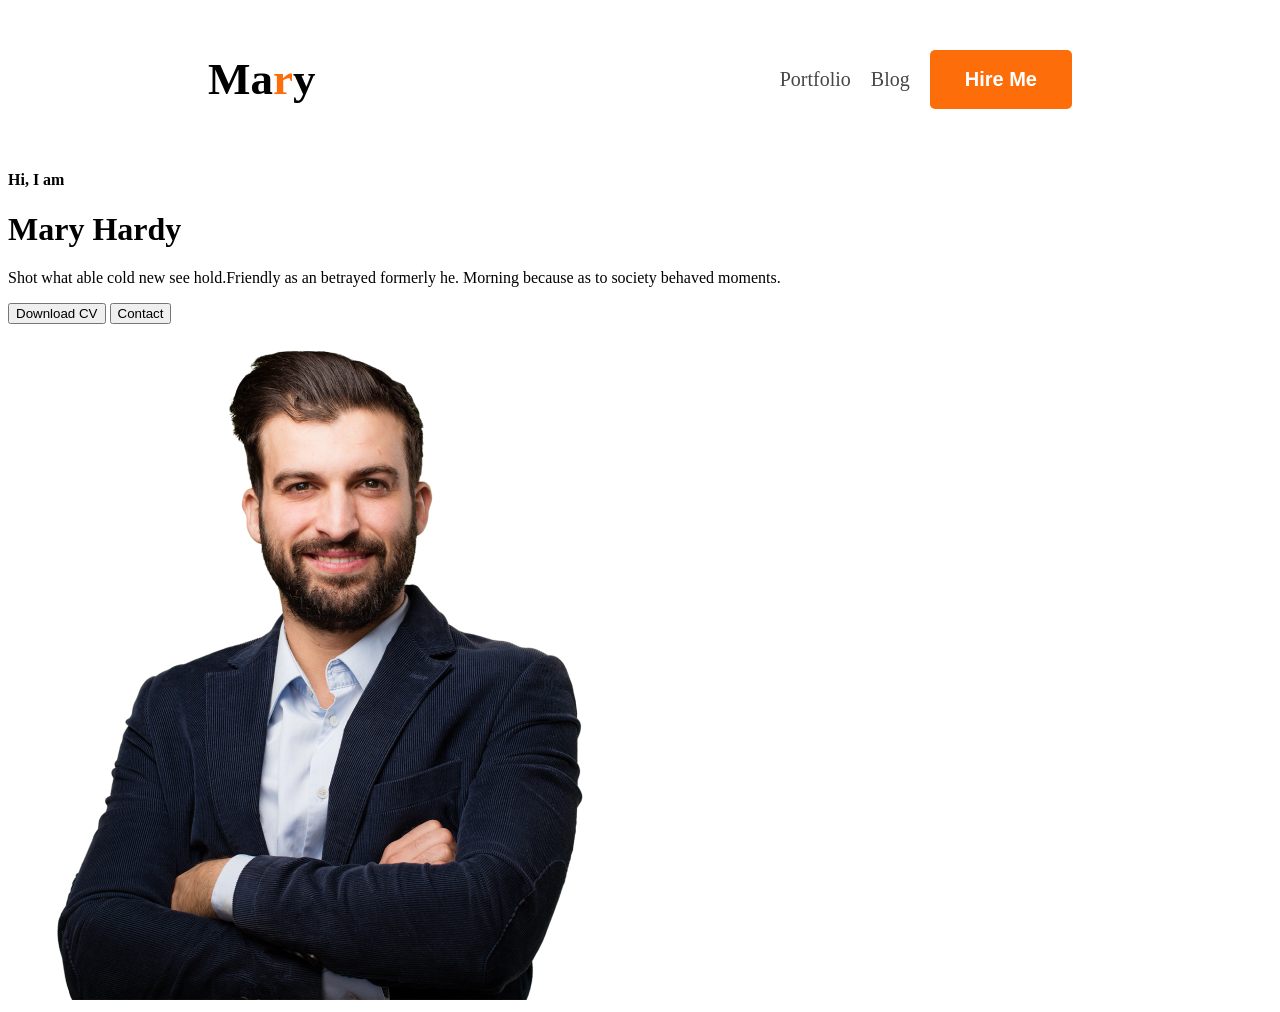
==== index.html @ 0f004807 "add some changes of header section" ====
<!DOCTYPE html>
<html lang="en">
<head>
    <meta charset="UTF-8">
    <meta name="viewport" content="width=device-width, initial-scale=1.0">
    <title>Document</title>
    <link rel="preconnect" href="https://fonts.googleapis.com">
<link rel="preconnect" href="https://fonts.gstatic.com" crossorigin>
<link href="https://fonts.googleapis.com/css2?family=Open+Sans:ital,wght@0,300..800;1,300..800&display=swap" rel="stylesheet">
    <link rel="stylesheet" href="index.css">
</head>
<body class="open-sans-normal">
    <header>
        <nav>
            <h3 class="nav-title">Ma<span class="text-primary">r</span>y</h3>

            <ul>
                <li><a class="dark-2" href="">Portfolio</a></li>
                <li><a  class="dark-2">Blog</a></li>
                <li><button class="btn-primary">Hire Me</button></li>
            </ul>
        </nav>

        <div class="banner">
            <div class="banner-content">
                <h4>Hi, I am</h4>
                <h1>Mary Hardy</h1>
                <p class="banner-description">Shot what able cold new see hold.Friendly as an betrayed formerly he. Morning because as to society behaved moments.</p>
                <button>Download CV</button>
                <button>Contact</button>
            </div>
            <img src="images/hardy.png"">
        </div>
    </header>


    <main>

    </main>


    <footer>

    </footer>
</body>
</html>
---- index.css ----
.open-sans-normal> {
  font-family: "Open Sans", sans-serif;
  font-optical-sizing: auto;
  font-style: normal;
  font-variation-settings:
    "wdth" 100;
}


/* Nav styles */
nav{
    display: flex;
    align-items: center;
    justify-content: space-between;
    margin: 0 200px;
}

.nav-title{
    font-weight: 800;
    font-size: 45px;
}

/* shared style  */
.text-primary{
    color: #FD6E0A;
}

nav ul li {
    list-style: none;
}

nav li a {
    text-decoration: none;
    font-size: 20px;
}

nav ul {
    display: flex;
    gap: 20px;
    align-items: center;
}

/* shared color dark-2 */
.dark-2{
    color: #474747;
}

/* shared button */
.btn-primary{
    background-color: #FD6E0A;
    font-size: 20px;
    font-weight: bold;
    color: white;
    padding: 18px 35px;
    border-radius: 5px;
    border: none;

}
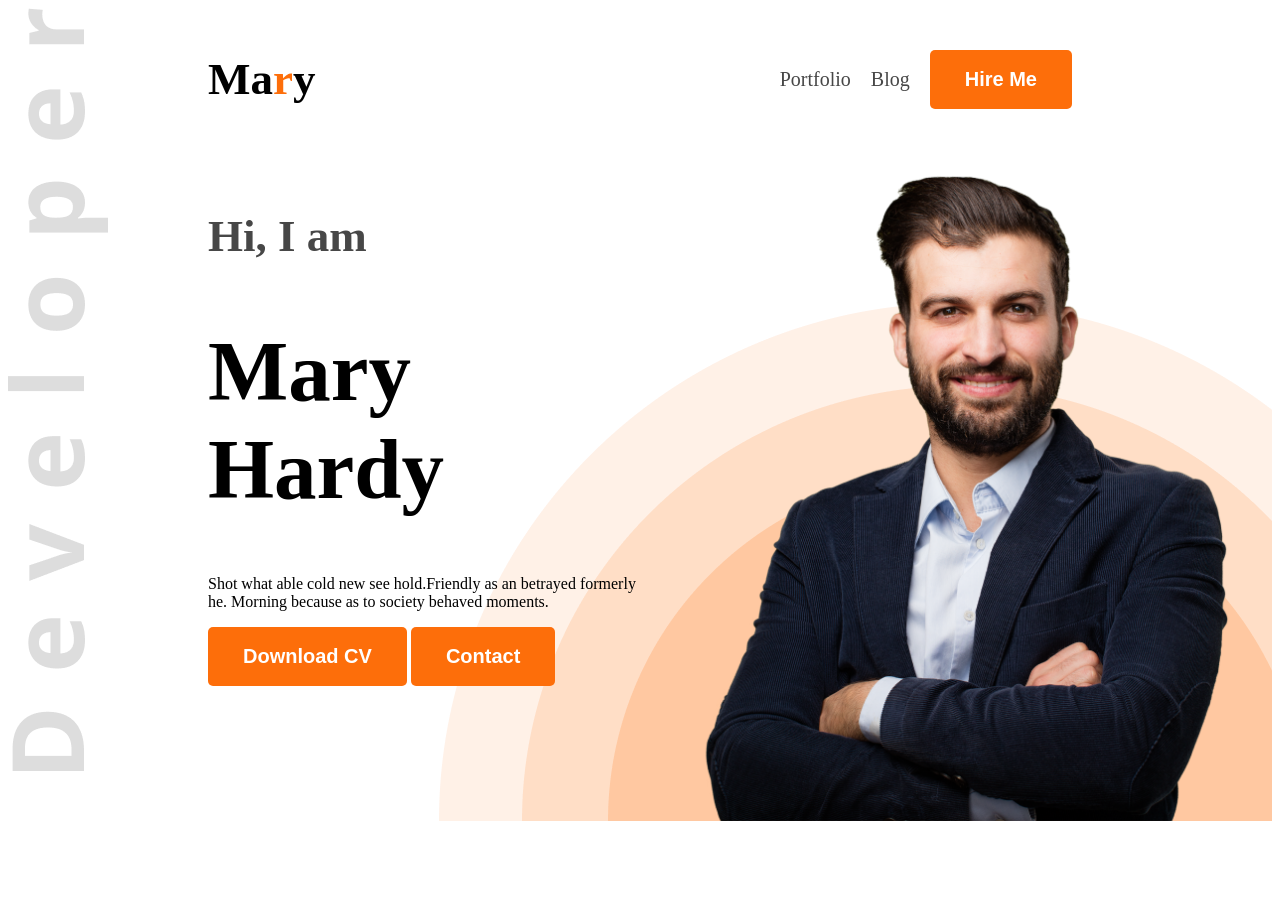
==== commit 8e1235d2: "add header section's changes" ====
--- a/index.html
+++ b/index.html
@@ -10,7 +10,9 @@
     <link rel="stylesheet" href="index.css">
 </head>
 <body class="open-sans-normal">
-    <header>
+
+    <!-- part-01: header section -->
+    <header class="header">
         <nav>
             <h3 class="nav-title">Ma<span class="text-primary">r</span>y</h3>
 
@@ -23,13 +25,13 @@
 
         <div class="banner">
             <div class="banner-content">
-                <h4>Hi, I am</h4>
-                <h1>Mary Hardy</h1>
+                <h4 class="banner-greetings dark-2">Hi, I am</h4>
+                <h1 class="banner-title">Mary Hardy</h1>
                 <p class="banner-description">Shot what able cold new see hold.Friendly as an betrayed formerly he. Morning because as to society behaved moments.</p>
-                <button>Download CV</button>
-                <button>Contact</button>
+                <button class="btn-primary">Download CV</button>
+                <button class="btn-primary">Contact</button>
             </div>
-            <img src="images/hardy.png"">
+            <img class="banner-profile-pic" src="images/hardy.png"">
         </div>
     </header>
 
--- a/index.css
+++ b/index.css
@@ -1,4 +1,4 @@
-
+/* part-01: header section */
 .open-sans-normal> {
   font-family: "Open Sans", sans-serif;
   font-optical-sizing: auto;
@@ -58,3 +58,33 @@
 
 }
 
+/* banner styles */
+.banner-greetings{
+    font-size: 45px;
+    font-weight: 600;
+    
+}
+.banner-title{
+    font-size: 85px;
+    font-weight: bold;
+}
+.banner-profile-pic{
+    width: 580px;
+
+}
+
+.banner{
+    display: flex;
+    justify-content: space-between;
+    margin: 0 35px 0 200px;
+}
+
+.banner-content{
+    max-width: 580px;
+}
+
+.header{
+    background-image: url('./images/developer.png'), url('./images/header_bg.png');
+    background-repeat: no-repeat;
+    background-position: top left, bottom right;
+}
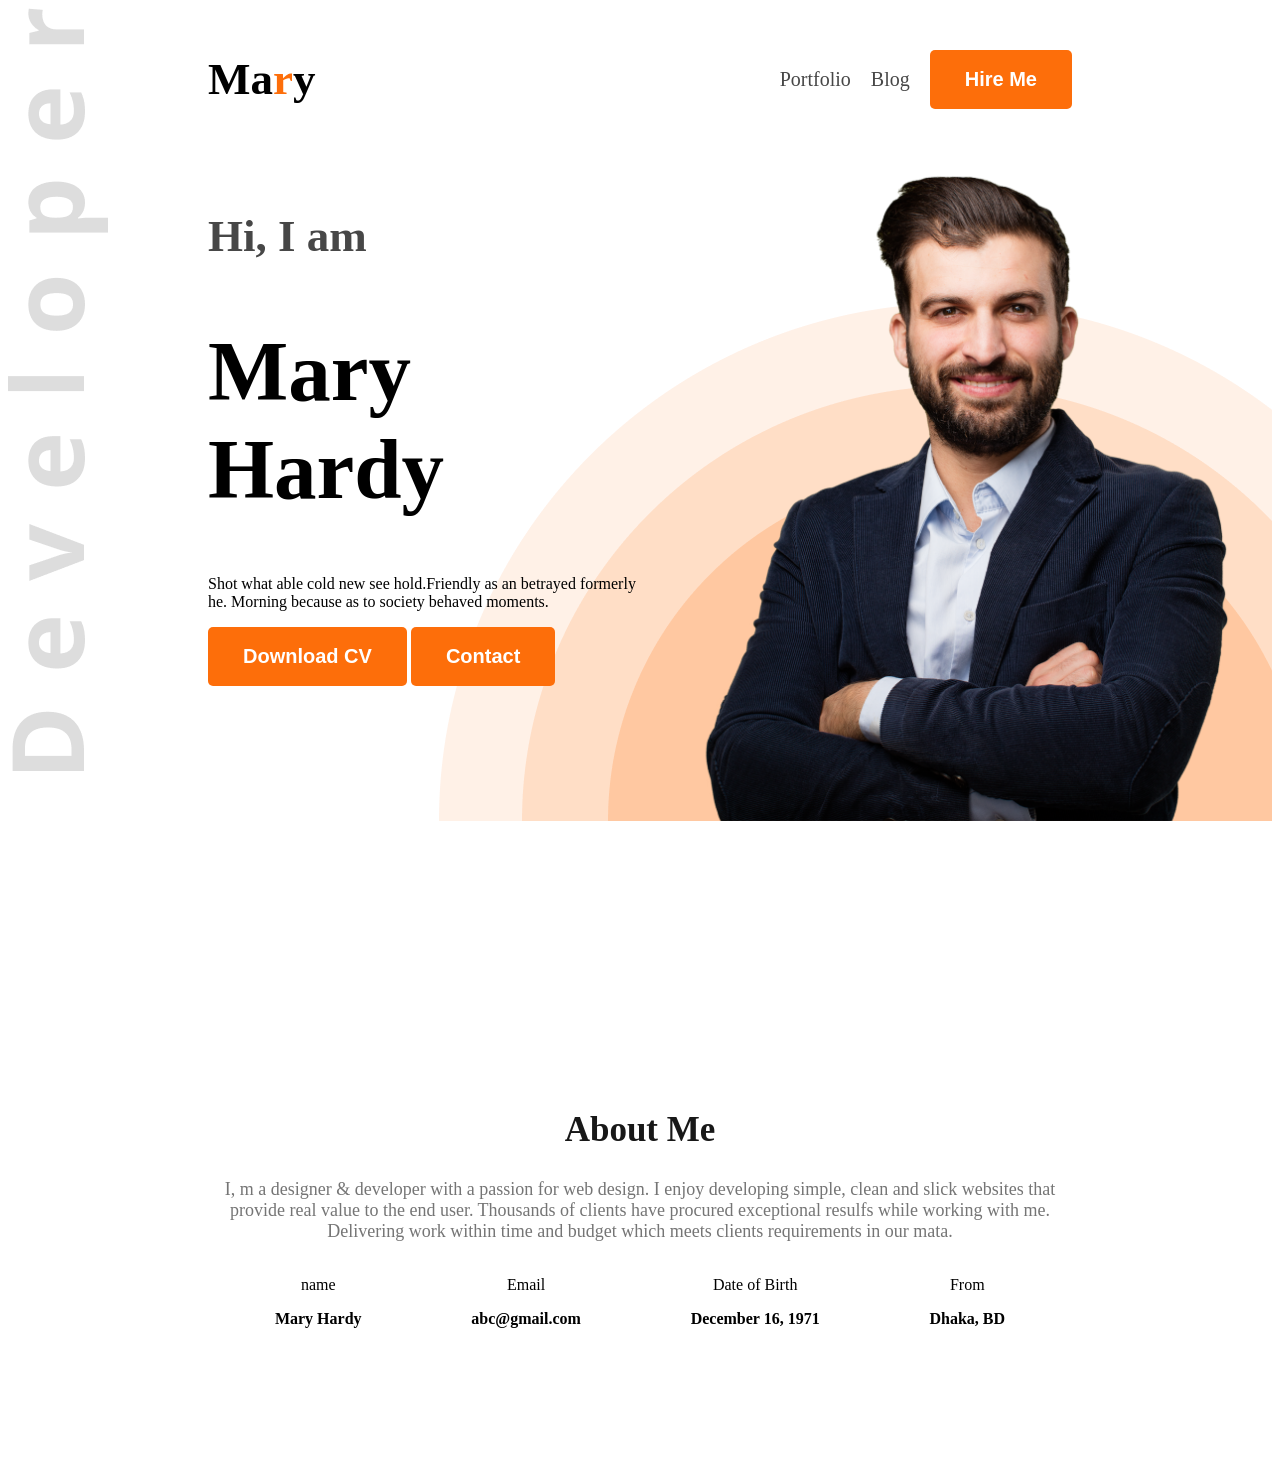
==== commit 9b4d3632: "add about section" ====
--- a/index.html
+++ b/index.html
@@ -12,7 +12,7 @@
 <body class="open-sans-normal">
 
     <!-- part-01: header section -->
-    <header class="header">
+    <header class="header ">
         <nav>
             <h3 class="nav-title">Ma<span class="text-primary">r</span>y</h3>
 
@@ -37,7 +37,33 @@
 
 
     <main>
+        <!-- About section -->
+        <section class="about">
+            <h1 class="section-title">About Me</h1>
+            <p class="section-description">I, m a designer & developer with a passion for web design. I enjoy developing simple, clean and slick websites that provide real value to the end user. Thousands of clients have procured exceptional resulfs while working with me. Delivering work within time and budget which meets clients requirements in our mata.</p>
 
+            <div>
+                <div class="about-items">
+                    <!-- .about-item*4>p.item-title+p.item-description -->
+                    <div class="about-item">
+                        <p class="item-title">name</p>
+                        <p class="item-description">Mary Hardy</p>
+                    </div>
+                    <div class="about-item">
+                        <p class="item-title">Email</p>
+                        <p class="item-description">abc@gmail.com</p>
+                    </div>
+                    <div class="about-item">
+                        <p class="item-title">Date of Birth</p>
+                        <p class="item-description">December 16, 1971</p>
+                    </div>
+                    <div class="about-item">
+                        <p class="item-title">From</p>
+                        <p class="item-description">Dhaka, BD</p>
+                    </div>
+                </div>
+            </div>
+        </section>
     </main>
 
 
--- a/index.css
+++ b/index.css
@@ -46,6 +46,13 @@
     color: #474747;
 }
 
+/* shared color*/
+.section-title{
+    font-size: 35px;
+    font-weight: bold;
+    color: #181818;
+}
+
 /* shared button */
 .btn-primary{
     background-color: #FD6E0A;
@@ -57,7 +64,10 @@
     border: none;
 
 }
-
+/* shared bg */
+.secondary-bg{
+    color: #FFF8F3;
+}
 /* banner styles */
 .banner-greetings{
     font-size: 45px;
@@ -87,4 +97,35 @@
     background-image: url('./images/developer.png'), url('./images/header_bg.png');
     background-repeat: no-repeat;
     background-position: top left, bottom right;
+}
+
+/* about section */
+.section-description{
+    font-size: 18px;
+    color: #757575;
+}
+/* shared secondary bg */
+.secondary-bg{
+    background-color: #FFF8F3;
+}
+/* about styles */
+.about{
+    border-radius: 10px;
+    padding: 130px 150px;
+    text-align: center;
+    margin-top: 130px;
+}
+
+/* main section styles */
+main{
+    max-width: 1140px;
+    margin: 0 auto;
+}
+
+.item-description{
+    font-weight: 600;
+}
+.about-items{
+    display: flex;
+    justify-content: space-around;
 }
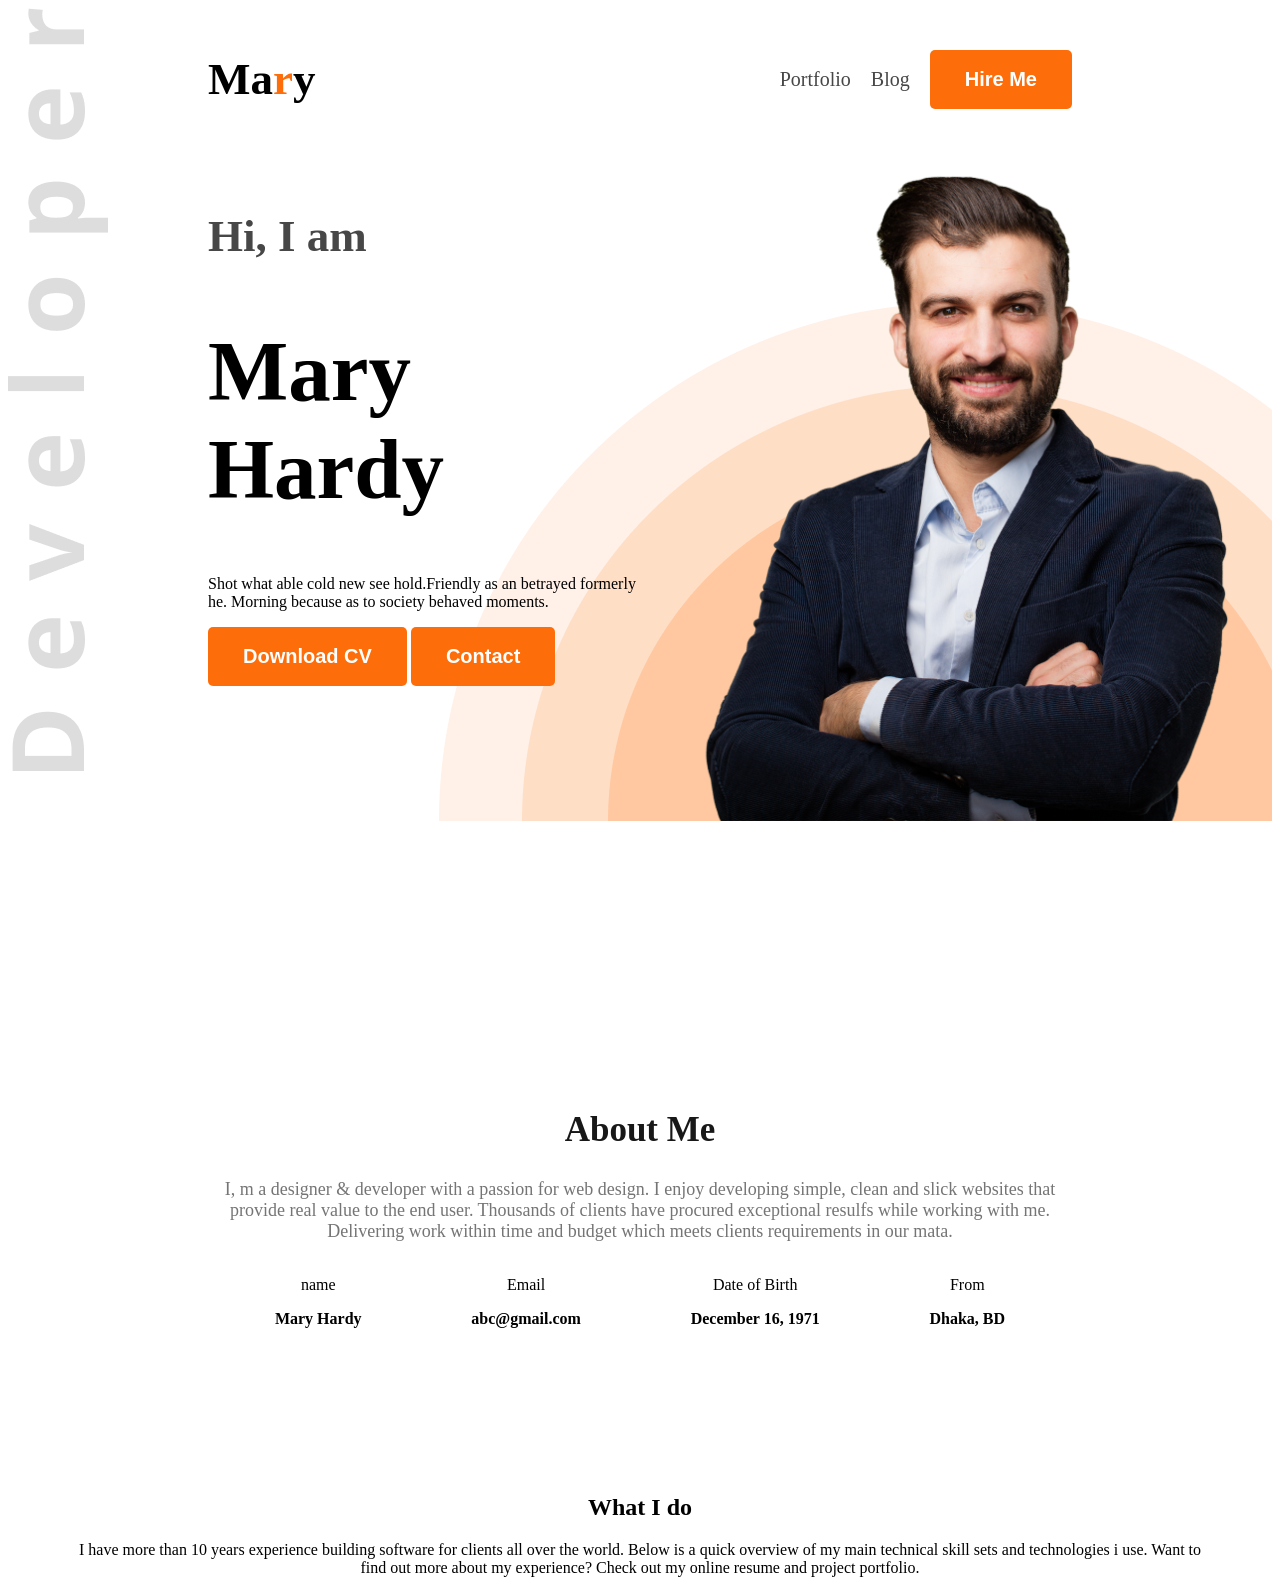
==== commit 2ec7c4ac: "add what I do section" ====
--- a/index.html
+++ b/index.html
@@ -64,6 +64,15 @@
                 </div>
             </div>
         </section>
+
+
+        <!-- What I do section -->
+         <section>
+            <div>
+                <h1 class="text-center">What I do</h1>
+                <p class="text-center">I have more than 10 years experience building software for clients all over the world. Below is a quick overview of my main technical skill sets and technologies i use. Want to find out more about my experience? Check out my online resume and project portfolio.</p>
+            </div>
+         </section>
     </main>
 
 
--- a/index.css
+++ b/index.css
@@ -128,4 +128,9 @@
 .about-items{
     display: flex;
     justify-content: space-around;
+}
+
+/* What I do section */
+.text-center{
+    text-align: center;
 }
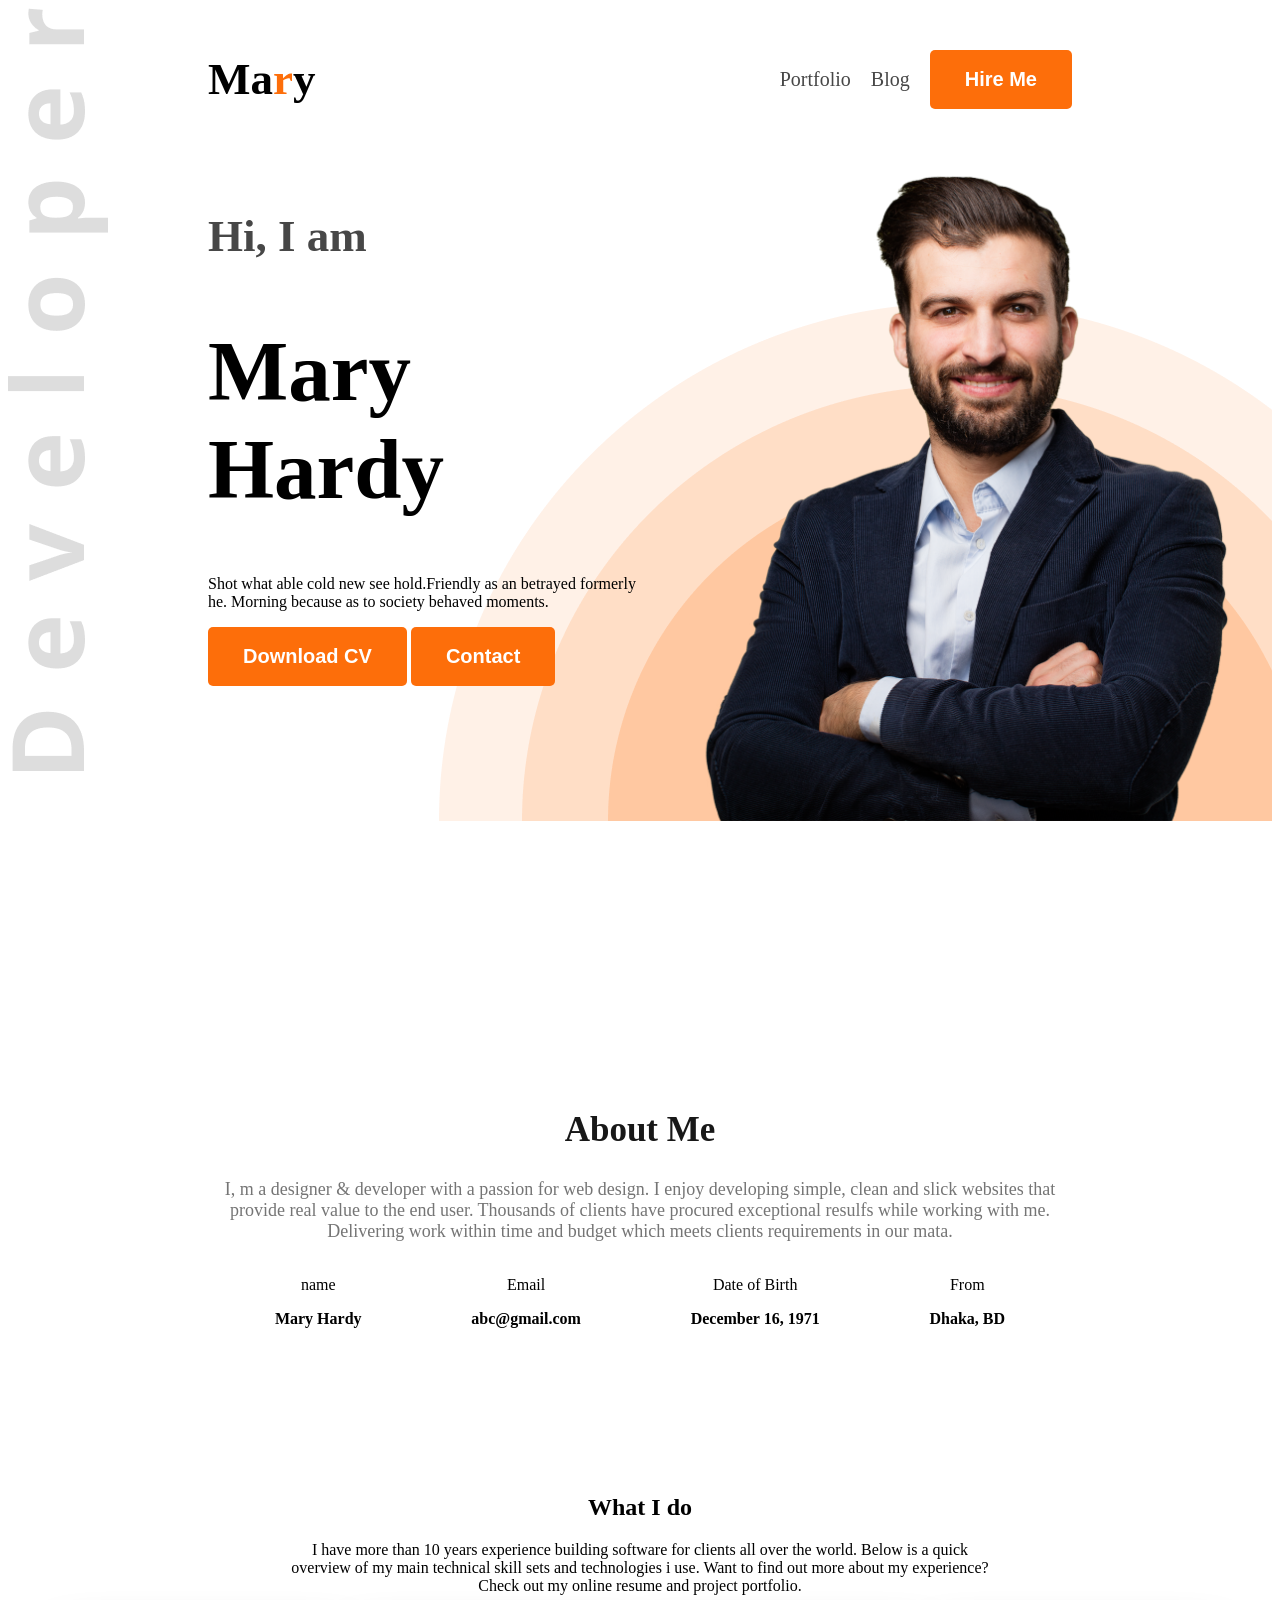
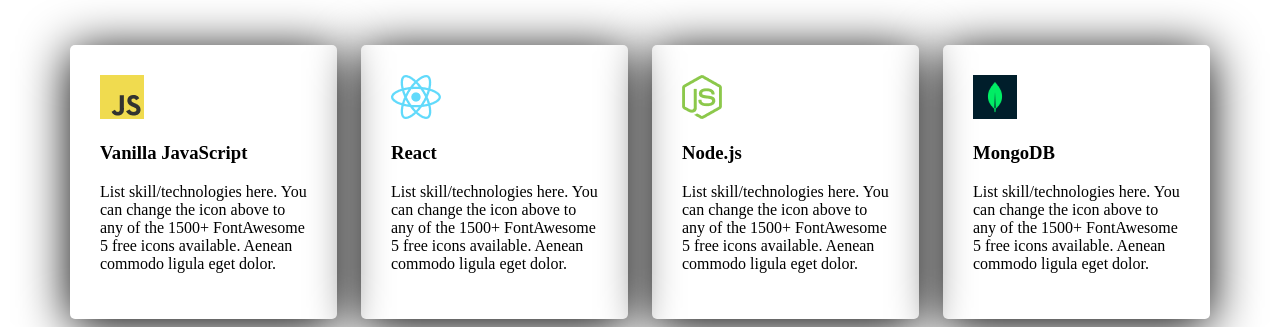
==== commit e4acb121: "add skills section" ====
--- a/index.html
+++ b/index.html
@@ -1,14 +1,17 @@
 <!DOCTYPE html>
 <html lang="en">
+
 <head>
     <meta charset="UTF-8">
     <meta name="viewport" content="width=device-width, initial-scale=1.0">
     <title>Document</title>
     <link rel="preconnect" href="https://fonts.googleapis.com">
-<link rel="preconnect" href="https://fonts.gstatic.com" crossorigin>
-<link href="https://fonts.googleapis.com/css2?family=Open+Sans:ital,wght@0,300..800;1,300..800&display=swap" rel="stylesheet">
+    <link rel="preconnect" href="https://fonts.gstatic.com" crossorigin>
+    <link href="https://fonts.googleapis.com/css2?family=Open+Sans:ital,wght@0,300..800;1,300..800&display=swap"
+        rel="stylesheet">
     <link rel="stylesheet" href="index.css">
 </head>
+
 <body class="open-sans-normal">
 
     <!-- part-01: header section -->
@@ -18,7 +21,7 @@
 
             <ul>
                 <li><a class="dark-2" href="">Portfolio</a></li>
-                <li><a  class="dark-2">Blog</a></li>
+                <li><a class="dark-2">Blog</a></li>
                 <li><button class="btn-primary">Hire Me</button></li>
             </ul>
         </nav>
@@ -27,7 +30,8 @@
             <div class="banner-content">
                 <h4 class="banner-greetings dark-2">Hi, I am</h4>
                 <h1 class="banner-title">Mary Hardy</h1>
-                <p class="banner-description">Shot what able cold new see hold.Friendly as an betrayed formerly he. Morning because as to society behaved moments.</p>
+                <p class="banner-description">Shot what able cold new see hold.Friendly as an betrayed formerly he.
+                    Morning because as to society behaved moments.</p>
                 <button class="btn-primary">Download CV</button>
                 <button class="btn-primary">Contact</button>
             </div>
@@ -38,9 +42,12 @@
 
     <main>
         <!-- About section -->
-        <section class="about">
+        <section class=" about">
             <h1 class="section-title">About Me</h1>
-            <p class="section-description">I, m a designer & developer with a passion for web design. I enjoy developing simple, clean and slick websites that provide real value to the end user. Thousands of clients have procured exceptional resulfs while working with me. Delivering work within time and budget which meets clients requirements in our mata.</p>
+            <p class="section-description">I, m a designer & developer with a passion for web design. I enjoy developing
+                simple, clean and slick websites that provide real value to the end user. Thousands of clients have
+                procured exceptional resulfs while working with me. Delivering work within time and budget which meets
+                clients requirements in our mata.</p>
 
             <div>
                 <div class="about-items">
@@ -63,21 +70,54 @@
                     </div>
                 </div>
             </div>
-        </section>
+            </section>
 
 
-        <!-- What I do section -->
-         <section>
-            <div>
-                <h1 class="text-center">What I do</h1>
-                <p class="text-center">I have more than 10 years experience building software for clients all over the world. Below is a quick overview of my main technical skill sets and technologies i use. Want to find out more about my experience? Check out my online resume and project portfolio.</p>
-            </div>
-         </section>
-    </main>
+            <!-- What I do section -->
+            <section>
+                <div id="bottom">
+                    <h1 class="text-center">What I do</h1>
+                    <p class="text-center">I have more than 10 years experience building software for clients all over
+                        the world. Below is a quick <br> overview of my main technical skill sets and technologies i use.
+                        Want to find out more about my experience? <br>Check out my online resume and project portfolio.</p>
+                </div>
+                <!-- skills section -->
+                <section class="skills-section">
+                    <div class="skills">
+                        <img src="./images/icons/js.png" alt="">
+                        <h3>Vanilla JavaScript</h3>
+                        <p>List skill/technologies here. You can change the icon above to any of the 1500+ FontAwesome 5
+                            free icons available. Aenean commodo ligula eget dolor.
+                        </p>
+                    </div>
+                    <div class="skills">
+                        <img src="./images/icons/react.png" alt="">
+                        <h3>React</h3>
+                        <p>List skill/technologies here. You can change the icon above to any of the 1500+ FontAwesome 5 free icons available. Aenean commodo ligula eget dolor.
+                        </p>
+                    </div>
+                    <div class="skills">
+                        <img src="./images/icons/nodejs.png" alt="">
+                        <h3>Node.js</h3>
+                        <p>List skill/technologies here. You can change the icon above to any of the 1500+ FontAwesome 5 free icons available. Aenean commodo ligula eget dolor.
+                        </p>
+                    </div>
+                    <div class="skills">
+                        <img src="./images/icons/mongo.png" alt="">
+                        <h3>MongoDB</h3>
+                        <p>List skill/technologies here. You can change the icon above to any of the 1500+ FontAwesome 5 free icons available. Aenean commodo ligula eget dolor.
+                        </p>
+                    </div>
 
 
-    <footer>
+                </section>
+            </section>
+            </main>
 
-    </footer>
+
+            <footer>
+
+            </footer>
 </body>
+
 </html>
--- a/index.css
+++ b/index.css
@@ -133,4 +133,19 @@
 /* What I do section */
 .text-center{
     text-align: center;
+}
+
+#bottom{
+    margin-bottom: 50px;
+}
+
+/* skills section */
+.skills-section{
+    display: flex;
+    gap: 24px;
+}
+.skills{
+    padding: 30px;
+    box-shadow: 0px 6px 50px 0px rgba(0, 0, 0, 1);
+    border-radius: 5px;
 }
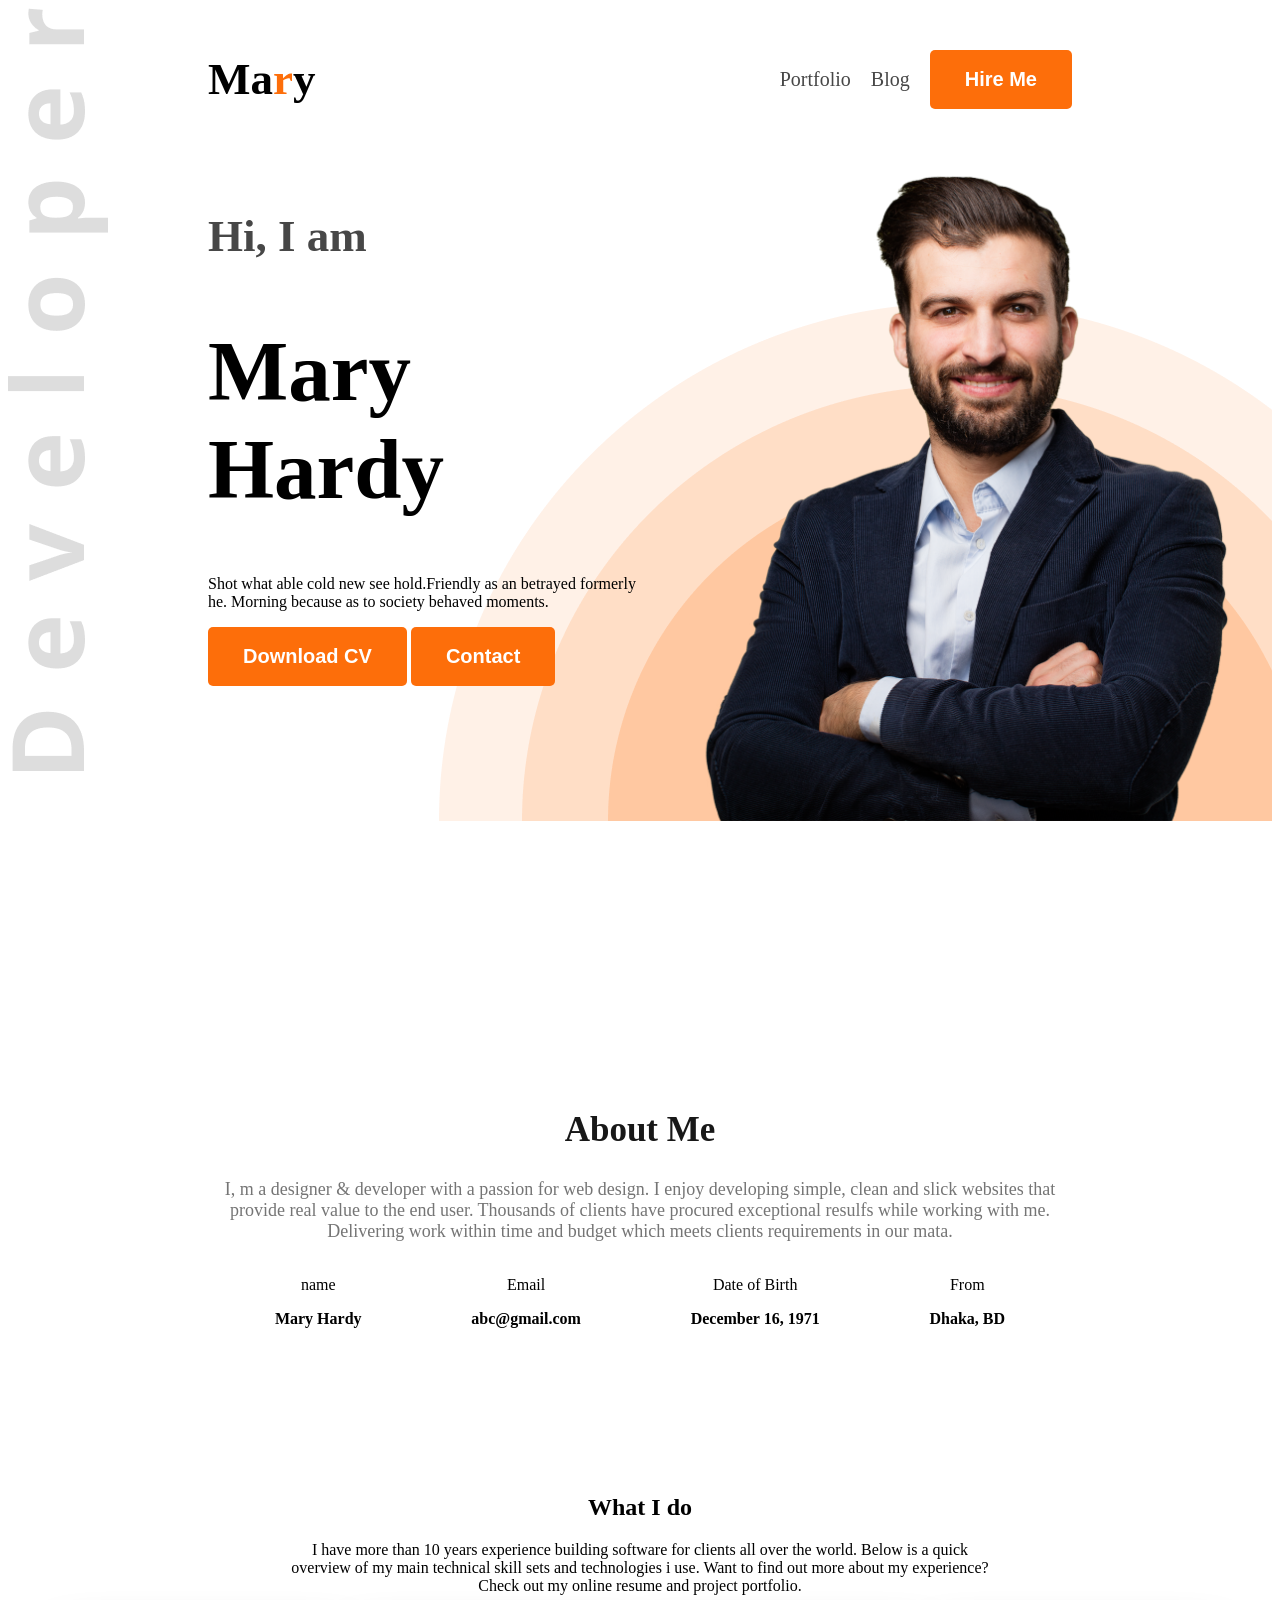
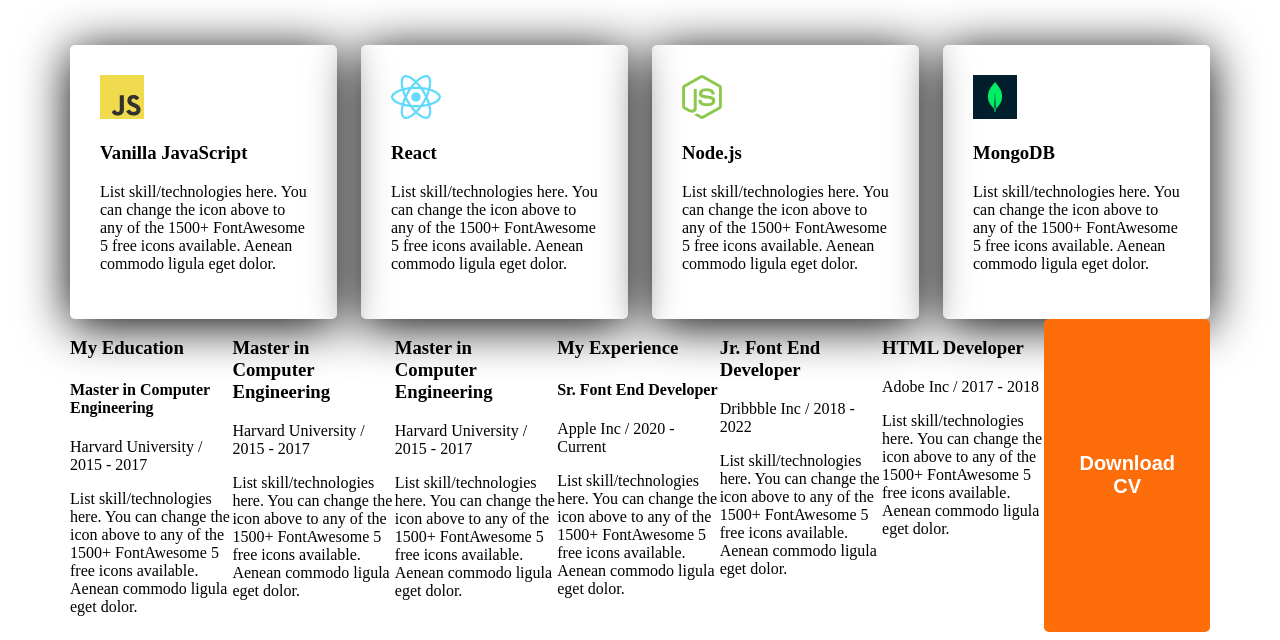
==== commit dee883f7: "add a summary of my resume section" ====
--- a/index.html
+++ b/index.html
@@ -78,8 +78,10 @@
                 <div id="bottom">
                     <h1 class="text-center">What I do</h1>
                     <p class="text-center">I have more than 10 years experience building software for clients all over
-                        the world. Below is a quick <br> overview of my main technical skill sets and technologies i use.
-                        Want to find out more about my experience? <br>Check out my online resume and project portfolio.</p>
+                        the world. Below is a quick <br> overview of my main technical skill sets and technologies i
+                        use.
+                        Want to find out more about my experience? <br>Check out my online resume and project portfolio.
+                    </p>
                 </div>
                 <!-- skills section -->
                 <section class="skills-section">
@@ -93,24 +95,73 @@
                     <div class="skills">
                         <img src="./images/icons/react.png" alt="">
                         <h3>React</h3>
-                        <p>List skill/technologies here. You can change the icon above to any of the 1500+ FontAwesome 5 free icons available. Aenean commodo ligula eget dolor.
+                        <p>List skill/technologies here. You can change the icon above to any of the 1500+ FontAwesome 5
+                            free icons available. Aenean commodo ligula eget dolor.
                         </p>
                     </div>
                     <div class="skills">
                         <img src="./images/icons/nodejs.png" alt="">
                         <h3>Node.js</h3>
-                        <p>List skill/technologies here. You can change the icon above to any of the 1500+ FontAwesome 5 free icons available. Aenean commodo ligula eget dolor.
+                        <p>List skill/technologies here. You can change the icon above to any of the 1500+ FontAwesome 5
+                            free icons available. Aenean commodo ligula eget dolor.
                         </p>
                     </div>
                     <div class="skills">
                         <img src="./images/icons/mongo.png" alt="">
                         <h3>MongoDB</h3>
-                        <p>List skill/technologies here. You can change the icon above to any of the 1500+ FontAwesome 5 free icons available. Aenean commodo ligula eget dolor.
+                        <p>List skill/technologies here. You can change the icon above to any of the 1500+ FontAwesome 5
+                            free icons available. Aenean commodo ligula eget dolor.
                         </p>
                     </div>
 
 
                 </section>
+            </section>
+
+            <!-- A summary of my resume section -->
+
+            <section class="card">
+                <div>
+                    <h3>My Education</h3>
+                    <h4>Master in Computer Engineering</h4>
+                    <p>Harvard University / 2015 - 2017</p>
+                    <p>List skill/technologies here. You can change the icon above
+                        to any of the 1500+ FontAwesome 5 free icons available. Aenean commodo ligula eget dolor.</p>
+                </div>
+                <div>
+                    <h3>Master in Computer Engineering</h3>
+                    <p>Harvard University / 2015 - 2017</p>
+                    <p>List skill/technologies here. You can change the icon above
+                        to any of the 1500+ FontAwesome 5 free icons available. Aenean commodo ligula eget dolor.</p>
+                </div>
+
+                <div>
+                    <h3>Master in Computer Engineering</h3>
+                    <p>Harvard University / 2015 - 2017</p>
+                    <p>List skill/technologies here. You can change the icon above
+                        to any of the 1500+ FontAwesome 5 free icons available. Aenean commodo ligula eget dolor.</p>
+                </div>
+                <div>
+                    <h3>My Experience</h3>
+                    <h4>Sr. Font End Developer</h4>
+                    <p>Apple Inc / 2020 - Current</p>
+                    <p>List skill/technologies here. You can change the icon above
+                        to any of the 1500+ FontAwesome 5 free icons available. Aenean commodo ligula eget dolor.</p>
+                </div>
+                <div>
+                    <h3>Jr. Font End Developer</h3>
+                    <p>Dribbble Inc / 2018 - 2022</p>
+                    <p>List skill/technologies here. You can change the icon above
+                        to any of the 1500+ FontAwesome 5 free icons available. Aenean commodo ligula eget dolor.</p>
+                </div>
+                <div>
+                    <h3>HTML Developer</h3>
+
+                    <p>Adobe Inc / 2017 - 2018</p>
+                    <p>List skill/technologies here. You can change the icon above
+                        to any of the 1500+ FontAwesome 5 free icons available. Aenean commodo ligula eget dolor.</p>
+                </div>
+                <button class="btn-primary">Download CV</button>
             </section>
             </main>
 
--- a/index.css
+++ b/index.css
@@ -148,4 +148,9 @@
     padding: 30px;
     box-shadow: 0px 6px 50px 0px rgba(0, 0, 0, 1);
     border-radius: 5px;
+}
+
+/* A summary of my resume section */
+.card{
+    display: flex;
 }
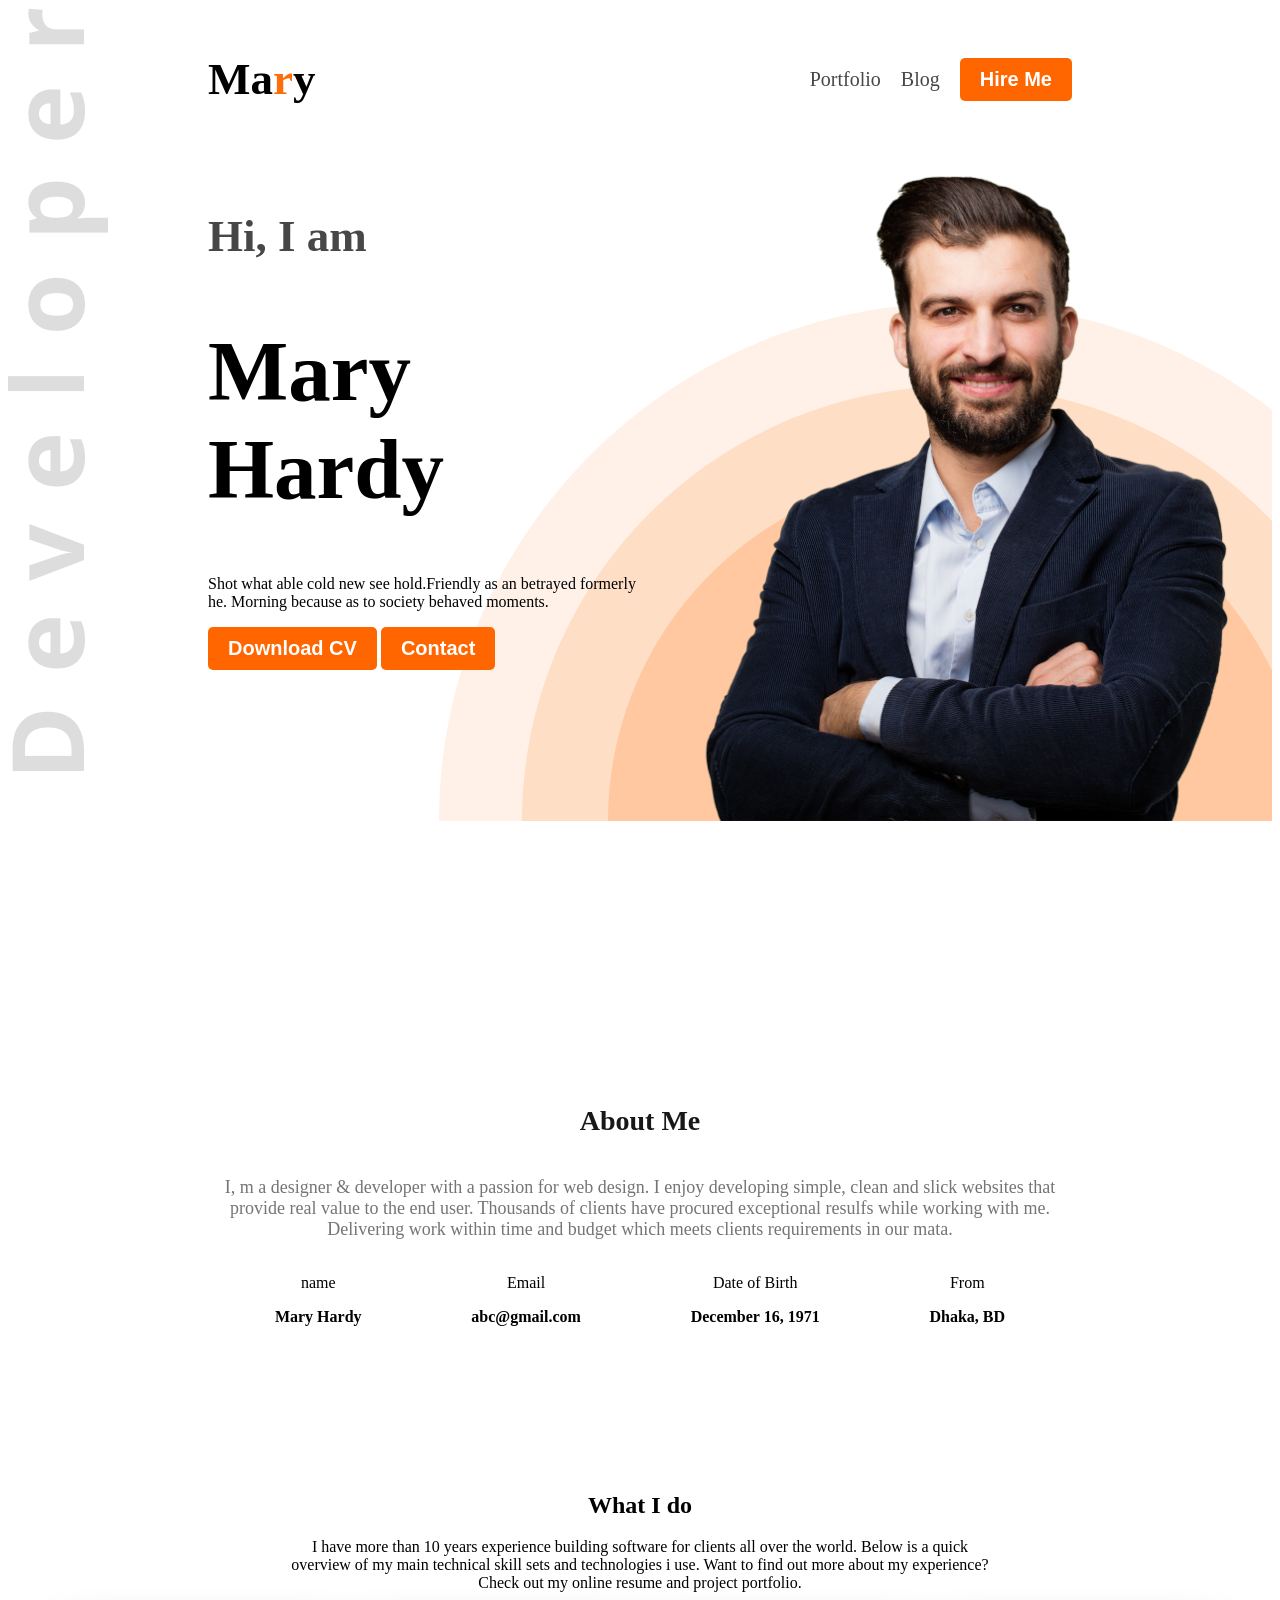
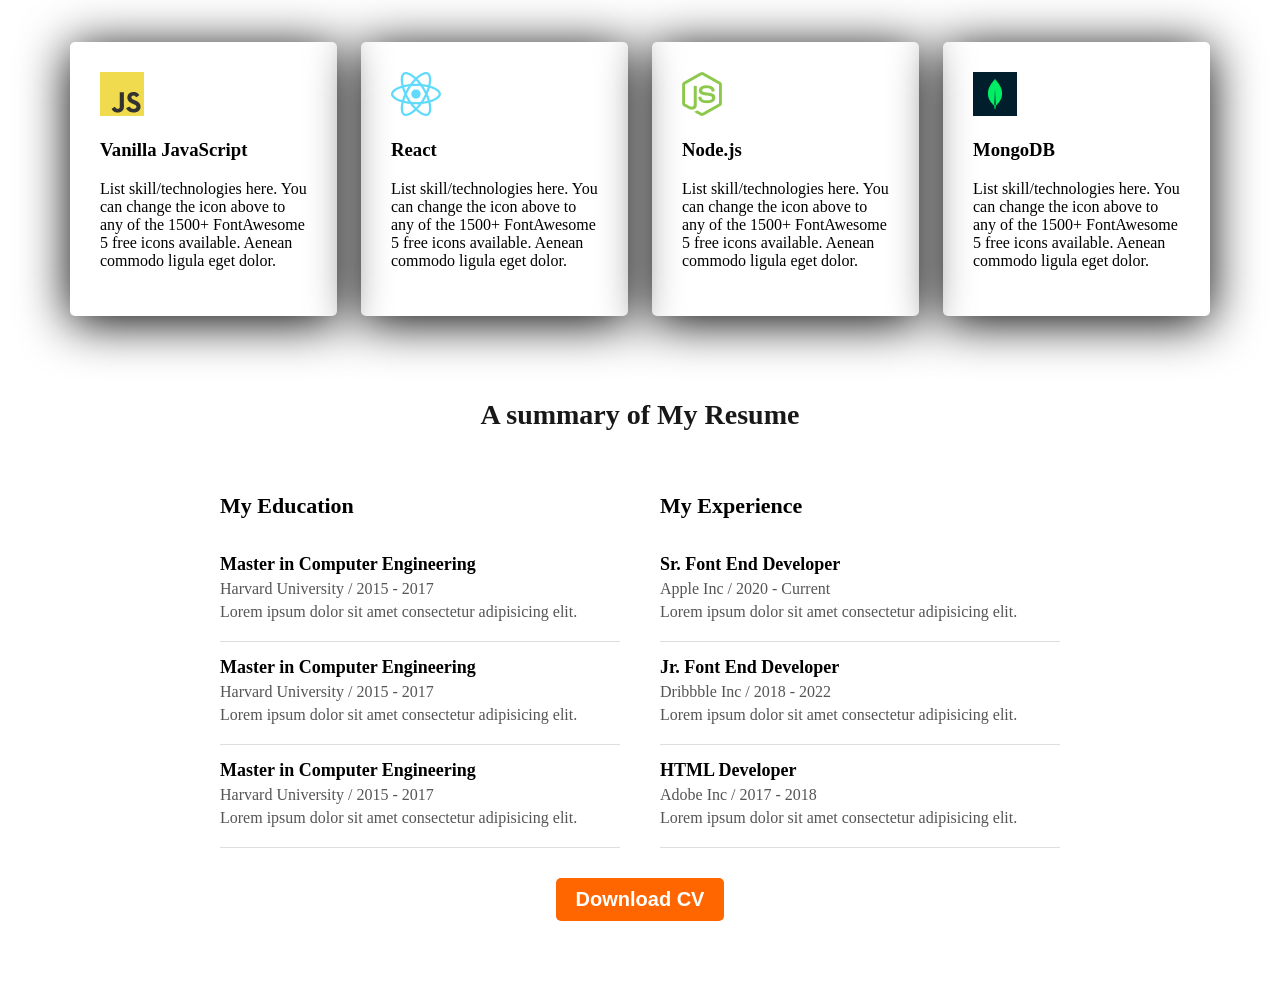
==== commit 5cad0d44: "add changes of resume section" ====
--- a/index.html
+++ b/index.html
@@ -120,48 +120,62 @@
 
             <!-- A summary of my resume section -->
 
-            <section class="card">
-                <div>
-                    <h3>My Education</h3>
-                    <h4>Master in Computer Engineering</h4>
-                    <p>Harvard University / 2015 - 2017</p>
-                    <p>List skill/technologies here. You can change the icon above
-                        to any of the 1500+ FontAwesome 5 free icons available. Aenean commodo ligula eget dolor.</p>
-                </div>
-                <div>
-                    <h3>Master in Computer Engineering</h3>
-                    <p>Harvard University / 2015 - 2017</p>
-                    <p>List skill/technologies here. You can change the icon above
-                        to any of the 1500+ FontAwesome 5 free icons available. Aenean commodo ligula eget dolor.</p>
+            <section class="resume">
+                <h2 class="section-title">A summary of My Resume</h2>
+
+                <div class="resume-container">
+
+                    <!-- Education -->
+                    <div class="resume-column">
+                        <h3 class="resume-title">My Education</h3>
+
+                        <div class="resume-item">
+                            <h4>Master in Computer Engineering</h4>
+                            <p>Harvard University / 2015 - 2017</p>
+                            <p>Lorem ipsum dolor sit amet consectetur adipisicing elit.</p>
+                        </div>
+
+                        <div class="resume-item">
+                            <h4>Master in Computer Engineering</h4>
+                            <p>Harvard University / 2015 - 2017</p>
+                            <p>Lorem ipsum dolor sit amet consectetur adipisicing elit.</p>
+                        </div>
+
+                        <div class="resume-item">
+                            <h4>Master in Computer Engineering</h4>
+                            <p>Harvard University / 2015 - 2017</p>
+                            <p>Lorem ipsum dolor sit amet consectetur adipisicing elit.</p>
+                        </div>
+                    </div>
+
+                    <!-- Experience -->
+                    <div class="resume-column">
+                        <h3 class="resume-title">My Experience</h3>
+
+                        <div class="resume-item">
+                            <h4>Sr. Font End Developer</h4>
+                            <p>Apple Inc / 2020 - Current</p>
+                            <p>Lorem ipsum dolor sit amet consectetur adipisicing elit.</p>
+                        </div>
+
+                        <div class="resume-item">
+                            <h4>Jr. Font End Developer</h4>
+                            <p>Dribbble Inc / 2018 - 2022</p>
+                            <p>Lorem ipsum dolor sit amet consectetur adipisicing elit.</p>
+                        </div>
+
+                        <div class="resume-item">
+                            <h4>HTML Developer</h4>
+                            <p>Adobe Inc / 2017 - 2018</p>
+                            <p>Lorem ipsum dolor sit amet consectetur adipisicing elit.</p>
+                        </div>
+                    </div>
+
                 </div>
 
-                <div>
-                    <h3>Master in Computer Engineering</h3>
-                    <p>Harvard University / 2015 - 2017</p>
-                    <p>List skill/technologies here. You can change the icon above
-                        to any of the 1500+ FontAwesome 5 free icons available. Aenean commodo ligula eget dolor.</p>
+                <div class="btn-container">
+                    <button class="btn-primary">Download CV</button>
                 </div>
-                <div>
-                    <h3>My Experience</h3>
-                    <h4>Sr. Font End Developer</h4>
-                    <p>Apple Inc / 2020 - Current</p>
-                    <p>List skill/technologies here. You can change the icon above
-                        to any of the 1500+ FontAwesome 5 free icons available. Aenean commodo ligula eget dolor.</p>
-                </div>
-                <div>
-                    <h3>Jr. Font End Developer</h3>
-                    <p>Dribbble Inc / 2018 - 2022</p>
-                    <p>List skill/technologies here. You can change the icon above
-                        to any of the 1500+ FontAwesome 5 free icons available. Aenean commodo ligula eget dolor.</p>
-                </div>
-                <div>
-                    <h3>HTML Developer</h3>
-
-                    <p>Adobe Inc / 2017 - 2018</p>
-                    <p>List skill/technologies here. You can change the icon above
-                        to any of the 1500+ FontAwesome 5 free icons available. Aenean commodo ligula eget dolor.</p>
-                </div>
-                <button class="btn-primary">Download CV</button>
             </section>
             </main>
 
--- a/index.css
+++ b/index.css
@@ -150,7 +150,63 @@
     border-radius: 5px;
 }
 
+
 /* A summary of my resume section */
-.card{
-    display: flex;
+.resume {
+    padding: 60px 20px;
+}
+
+.section-title {
+    text-align: center;
+    font-size: 28px;
+    margin-bottom: 40px;
+}
+
+.resume-container {
+    display: flex;
+    gap: 40px;
+    justify-content: center;
+    flex-wrap: wrap;
+}
+
+.resume-column {
+    width: 400px;
+}
+
+.resume-title {
+    font-size: 22px;
+    margin-bottom: 20px;
+}
+
+.resume-item {
+    border-bottom: 1px solid #ddd;
+    padding: 15px 0;
+}
+
+.resume-item h4 {
+    margin: 0;
+    font-size: 18px;
+}
+
+.resume-item p {
+    margin: 5px 0;
+    color: #555;
+}
+
+.btn-container {
+    text-align: center;
+    margin-top: 30px;
+}
+
+.btn-primary {
+    background: #ff6600;
+    color: #fff;
+    padding: 10px 20px;
+    border: none;
+    cursor: pointer;
+    border-radius: 5px;
+}
+
+.btn-primary:hover {
+    background: #e65c00;
 }
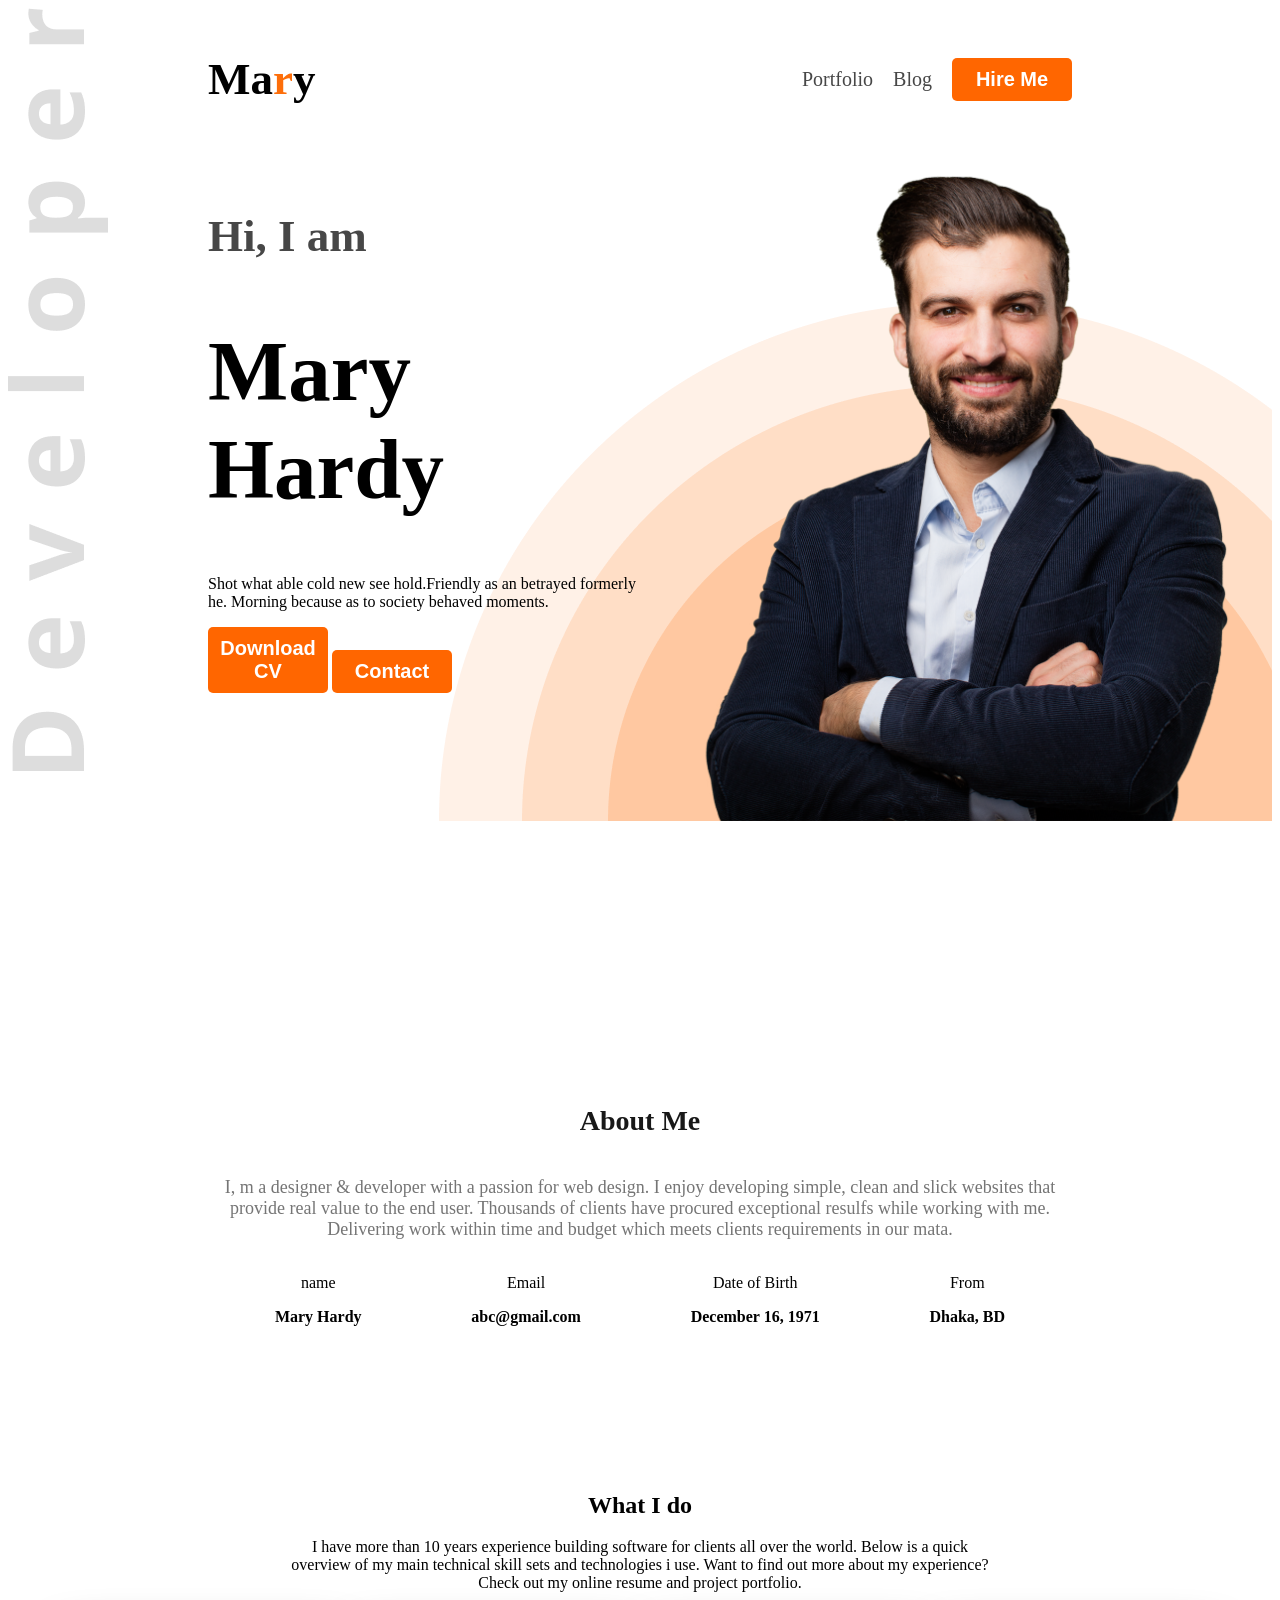
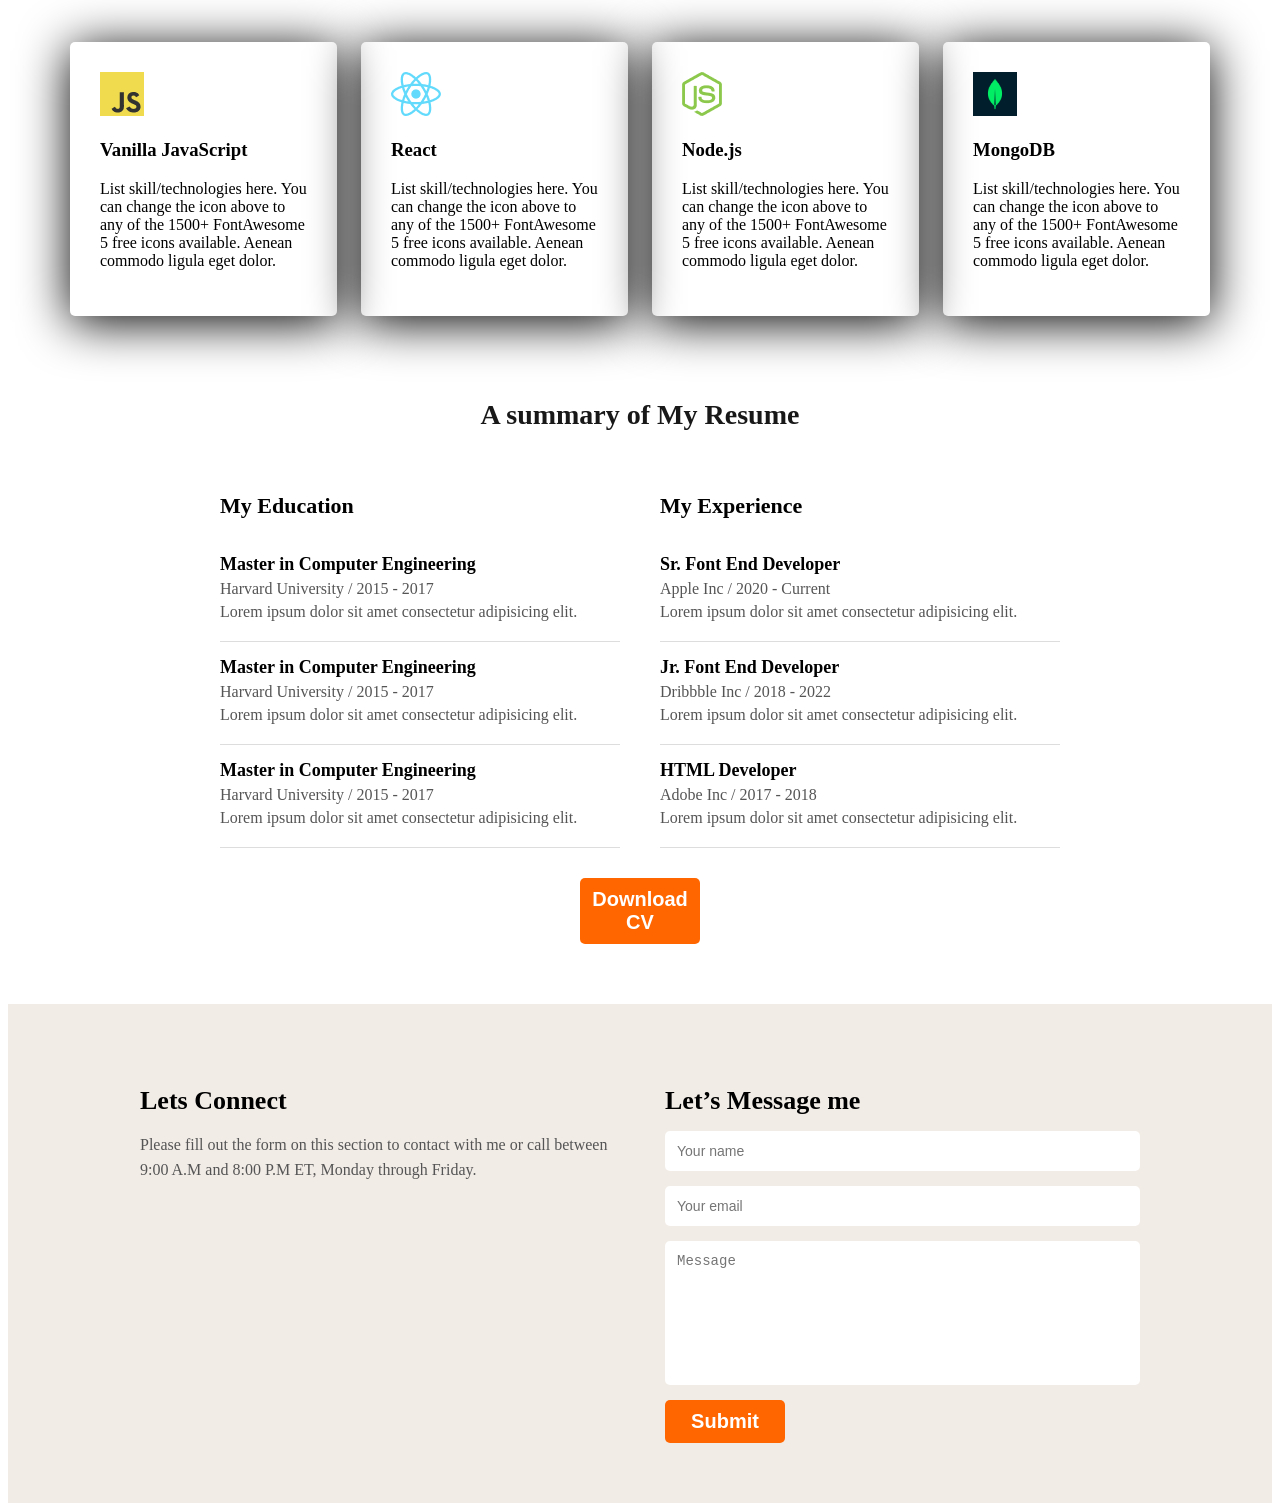
==== commit f9844999: "add footer section" ====
--- a/index.html
+++ b/index.html
@@ -181,7 +181,39 @@
 
 
             <footer>
-
+                <section class="contact">
+                    <div class="contact-container">
+
+                        <!-- Left Side -->
+                        <div class="contact-left">
+                            <h2>Lets Connect</h2>
+                            <p>
+                                Please fill out the form on this section to contact with me
+                                or call between 9:00 A.M and 8:00 P.M ET, Monday through Friday.
+                            </p>
+
+                            <div class="social-icons">
+                                <i class="fab fa-facebook-f"></i>
+                                <i class="fab fa-twitter"></i>
+                                <i class="fab fa-instagram"></i>
+                            </div>
+                        </div>
+
+                        <!-- Right Side -->
+                        <div class="contact-right">
+                            <h2>Let’s Message me</h2>
+
+                            <form>
+                                <input type="text" placeholder="Your name">
+                                <input type="email" placeholder="Your email">
+                                <textarea placeholder="Message"></textarea>
+
+                                <button type="submit" class="btn-primary">Submit</button>
+                            </form>
+                        </div>
+
+                    </div>
+                </section>
             </footer>
 </body>
 
--- a/index.css
+++ b/index.css
@@ -209,4 +209,89 @@
 
 .btn-primary:hover {
     background: #e65c00;
+}
+
+
+/* footer section */
+.contact {
+    background: #f2ece7;
+    padding: 60px 20px;
+}
+
+.contact-container {
+    display: flex;
+    justify-content: space-between;
+    gap: 50px;
+    max-width: 1000px;
+    margin: auto;
+    flex-wrap: wrap;
+}
+
+/* Left */
+.contact-left {
+    flex: 1;
+    min-width: 280px;
+}
+
+.contact-left h2 {
+    font-size: 26px;
+    margin-bottom: 15px;
+}
+
+.contact-left p {
+    color: #555;
+    margin-bottom: 20px;
+    line-height: 1.6;
+}
+
+.social-icons i {
+    font-size: 18px;
+    margin-right: 15px;
+    color: #ff6600;
+    cursor: pointer;
+}
+
+/* Right */
+.contact-right {
+    flex: 1;
+    min-width: 280px;
+}
+
+.contact-right h2 {
+    font-size: 26px;
+    margin-bottom: 15px;
+}
+
+.contact-right form {
+    display: flex;
+    flex-direction: column;
+}
+
+.contact-right input,
+.contact-right textarea {
+    margin-bottom: 15px;
+    padding: 12px;
+    border: none;
+    background: #fff;
+    border-radius: 5px;
+    font-size: 14px;
+}
+
+.contact-right textarea {
+    height: 120px;
+    resize: none;
+}
+
+.btn-primary {
+    width: 120px;
+    background: #ff6600;
+    color: white;
+    border: none;
+    padding: 10px;
+    border-radius: 5px;
+    cursor: pointer;
+}
+
+.btn-primary:hover {
+    background: #e65c00;
 }
